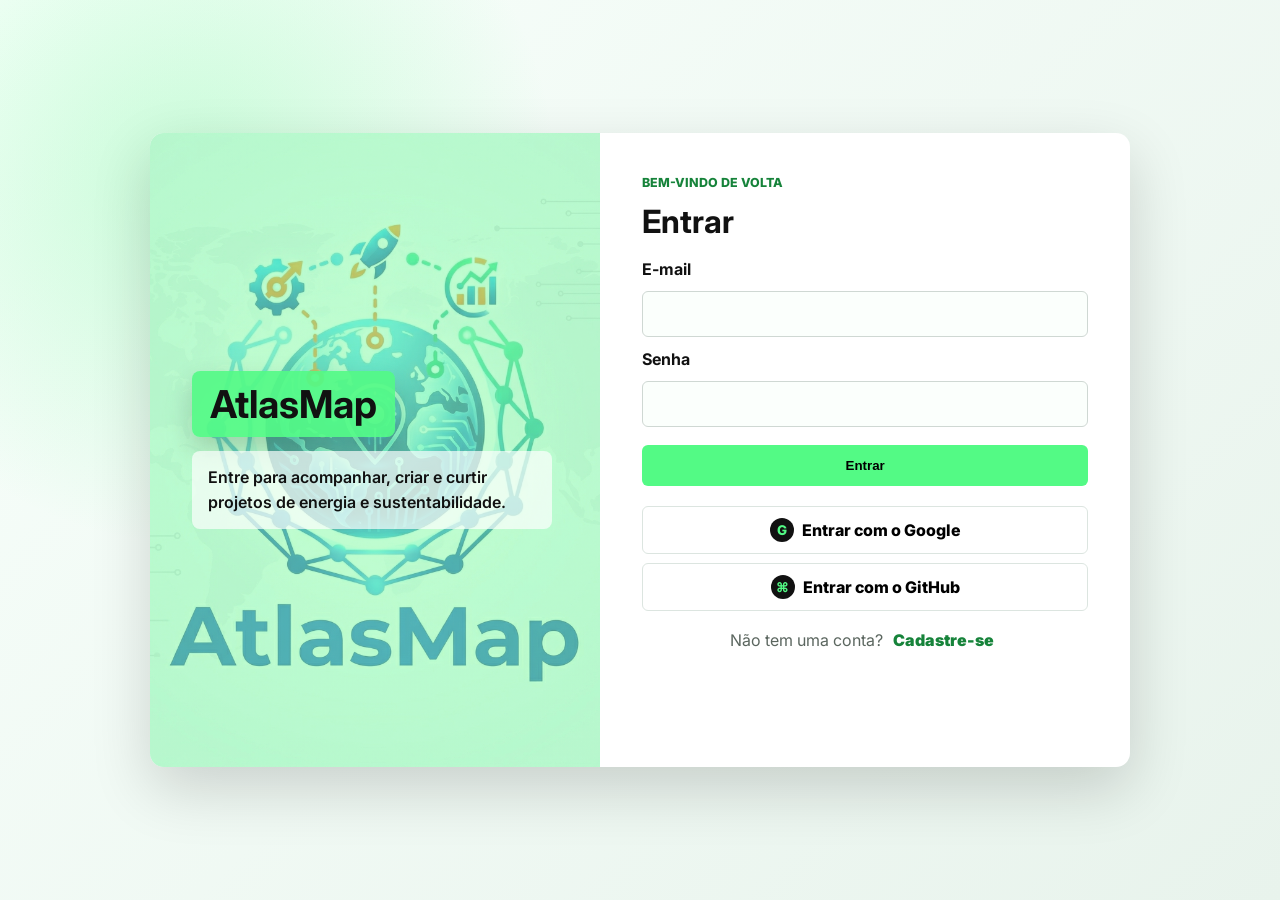
==== Site/login.html @ f1c27184 "Add files via upload" ====
<!DOCTYPE html>
<html lang="pt-BR">
<head>
    <meta charset="UTF-8">
    <meta name="viewport" content="width=device-width, initial-scale=1.0">
    <title>AtlasMap - Login</title>
    <link rel="stylesheet" href="style.css">
    <link rel="preconnect" href="https://fonts.googleapis.com">
    <link rel="preconnect" href="https://fonts.gstatic.com" crossorigin>
    <link href="https://fonts.googleapis.com/css2?family=Inter:wght@400;600;700;800&display=swap" rel="stylesheet">
</head>
<body class="auth-body">
    <main class="auth-shell">
        <section class="auth-brand">
            <h1>AtlasMap</h1>
            <p>Entre para acompanhar, criar e curtir projetos de energia e sustentabilidade.</p>
        </section>

        <section class="auth-card" id="auth-card">
            <div class="auth-panels">
                <form class="auth-form login-form active" id="login-form">
                    <span class="auth-kicker">Bem-vindo de volta</span>
                    <h2>Entrar</h2>

                    <label for="login-email">E-mail</label>
                    <input type="email" id="login-email" required>

                    <label for="login-password">Senha</label>
                    <input type="password" id="login-password" required>

                    <button class="auth-submit" type="submit">Entrar</button>

                    <div class="social-auth">
                        <button type="button"><span>G</span> Entrar com o Google</button>
                        <button type="button"><span>⌘</span> Entrar com o GitHub</button>
                    </div>

                    <p class="auth-switch">Não tem uma conta? <button type="button" id="show-signup">Cadastre-se</button></p>
                </form>

                <form class="auth-form signup-form" id="signup-form">
                    <span class="auth-kicker">Comece agora</span>
                    <h2>Criar conta</h2>

                    <label for="signup-name">Nome Completo</label>
                    <input type="text" id="signup-name" required>

                    <label for="signup-email">E-mail</label>
                    <input type="email" id="signup-email" required>

                    <label for="signup-phone">Número de Telefone</label>
                    <input type="tel" id="signup-phone" required>

                    <label for="signup-password">Senha</label>
                    <input type="password" id="signup-password" required>

                    <button class="auth-submit" type="submit">Cadastrar</button>
                    <p class="auth-switch">Já tem uma conta? <button type="button" id="show-login">Entrar</button></p>
                </form>
            </div>
            <p class="auth-message" id="auth-message" aria-live="polite"></p>
        </section>
    </main>

    <script src="js/scripts.js"></script>
</body>
</html>
---- Site/style.css ----
* {
    box-sizing: border-box;
}

body {
    margin: 0;
    background: #eef2f0;
    color: #111;
    font-family: 'Inter', Arial, sans-serif;
}

.home-bar {
    width: min(1420px, calc(100% - 32px));
    min-height: 92px;
    margin: 16px auto;
    padding: 0 18px 0 0;
    background-color: #53fa85;
    display: flex;
    align-items: center;
    color: #000;
    border-radius: 18px;
    box-shadow: 0 14px 34px rgba(17, 17, 17, 0.12);
}

.logo-top {
    width: 92px;
    height: 92px;
    object-fit: cover;
    border-radius: 18px 48px 48px 18px;
    flex: 0 0 auto;
}

.main-nav {
    flex: 1;
    display: flex;
    align-items: stretch;
    min-height: 92px;
}

.nav-link {
    text-decoration: none;
    color: inherit;
    display: flex;
    justify-content: center;
    align-items: center;
    flex: 1;
    padding: 0 18px;
    font-weight: 800;
    position: relative;
    transition: background-color 0.25s ease, transform 0.25s ease, color 0.25s ease;
}

.nav-link:hover {
    background-color: rgba(255, 255, 255, 0.2);
    color: #12341d;
}

.nav-link + .nav-link::before {
    content: "";
    position: absolute;
    left: 0;
    top: 28%;
    width: 1px;
    height: 44%;
    background: rgba(0, 0, 0, 0.24);
}

.profile-trigger,
.profile-close,
.like-btn {
    border: 0;
    cursor: pointer;
    font: inherit;
}

.profile-trigger {
    width: 48px;
    height: 48px;
    border-radius: 50%;
    display: grid;
    place-items: center;
    background: #111;
    color: #53fa85;
    box-shadow: 0 8px 18px rgba(17, 17, 17, 0.22);
    transition: transform 0.25s ease, background-color 0.25s ease;
}

.profile-trigger:hover {
    transform: translateY(-2px);
    background: #202020;
}

.profile-icon {
    font-size: 20px;
    line-height: 1;
}

.projects-container {
    background-color: #f7f9f8;
    border-radius: 15px;
    padding: 40px;
    max-width: 1400px;
    margin: 20px auto;
}

.projects-grid {
    display: grid;
    grid-template-columns: repeat(auto-fit, minmax(280px, 1fr));
    gap: 25px;
}

.project-card {
    border: 1px solid #ddd;
    border-radius: 10px;
    background: #fff;
    cursor: pointer;
    display: flex;
    flex-direction: column;
    height: 400px;
    transition: transform 0.45s cubic-bezier(0.4, 0, 0.2, 1), box-shadow 0.45s ease, border-color 0.45s ease;
    z-index: 1;
    overflow: hidden;
    transform-origin: right center;
}

.project-card:hover {
    transform: translateY(-5px);
    box-shadow: 0 5px 15px rgba(0, 0, 0, 0.1);
}

.project-card.active {
    position: relative;
    z-index: 20;
    transform: scale(1.08) translateX(-6px);
    box-shadow: 0 15px 35px rgba(0, 0, 0, 0.26);
    border-color: #53fa85;
    height: auto;
    min-height: 450px;
}

.project-card-image {
    width: 100%;
    height: 200px;
    flex-shrink: 0;
}

.project-card-image img {
    width: 100%;
    height: 100%;
    object-fit: cover;
}

.project-card-content {
    position: relative;
    padding: 20px;
    flex-grow: 1;
}

.project-card-content h3 {
    padding-right: 44px;
    margin-top: 0;
}

.like-btn {
    position: absolute;
    top: 16px;
    right: 16px;
    width: 38px;
    height: 38px;
    border-radius: 50%;
    background: #f1f4f2;
    color: #111;
    display: grid;
    place-items: center;
    font-size: 24px;
    line-height: 1;
    transition: transform 0.22s ease, background-color 0.22s ease, color 0.22s ease;
}

.like-btn:hover {
    transform: scale(1.08);
}

.like-btn.liked {
    background: #111;
    color: #53fa85;
}

.project-details {
    max-height: 0;
    opacity: 0;
    transition: max-height 0.4s ease, opacity 0.4s ease, margin-top 0.4s ease;
    overflow: hidden;
}

.project-card.active .project-details {
    max-height: 500px;
    opacity: 1;
    margin-top: 15px;
}

.map-btn,
.save-btn,
.add-project-profile,
.profile-login-btn,
.profile-edit-btn,
.auth-submit {
    background-color: #53fa85;
    border: none;
    border-radius: 6px;
    color: #000;
    cursor: pointer;
    font-weight: 800;
    text-decoration: none;
    transition: transform 0.22s ease, box-shadow 0.22s ease, background-color 0.22s ease;
}

.map-btn {
    display: block;
    text-align: center;
    padding: 11px;
    width: 100%;
    margin-top: 10px;
}

.map-btn:hover,
.save-btn:hover,
.add-project-profile:hover,
.profile-login-btn:hover,
.profile-edit-btn:hover,
.auth-submit:hover {
    transform: translateY(-1px);
    box-shadow: 0 8px 18px rgba(83, 250, 133, 0.32);
}

.add-project-screen {
    display: grid;
    grid-template-rows: 0fr;
    max-width: 720px;
    margin: 20px auto;
    padding: 0 32px;
    opacity: 0;
    transform: translateY(-8px);
    transition: grid-template-rows 0.35s ease, opacity 0.35s ease, transform 0.35s ease, padding 0.35s ease;
}

.add-project-screen.active {
    grid-template-rows: 1fr;
    padding: 32px;
    opacity: 1;
    transform: translateY(0);
}

.add-project-form {
    min-height: 0;
    overflow: hidden;
    display: flex;
    flex-direction: column;
    gap: 12px;
    background-color: #fff;
    border: 1px solid #ddd;
    border-radius: 10px;
    padding: 24px;
}

.add-project-form h2 {
    margin: 0 0 8px;
}

.add-project-form label,
.auth-form label {
    font-weight: 700;
}

.add-project-form input,
.add-project-form textarea,
.auth-form input {
    width: 100%;
    border: 1px solid #cfd8d3;
    border-radius: 6px;
    padding: 12px;
    font: inherit;
    background: #fbfffc;
    transition: border-color 0.2s ease, box-shadow 0.2s ease;
}

.add-project-form input:focus,
.add-project-form textarea:focus,
.auth-form input:focus {
    outline: 0;
    border-color: #53fa85;
    box-shadow: 0 0 0 4px rgba(83, 250, 133, 0.2);
}

.add-project-form textarea {
    resize: vertical;
}

.save-btn {
    padding: 12px;
    margin-top: 8px;
}

.profile-panel {
    position: fixed;
    top: 0;
    right: 0;
    width: min(420px, calc(100% - 28px));
    height: 100vh;
    background: #fff;
    z-index: 1000;
    padding: 26px;
    box-shadow: -20px 0 48px rgba(0, 0, 0, 0.22);
    transform: translateX(105%);
    opacity: 0;
    transition: transform 0.36s ease, opacity 0.36s ease;
    display: flex;
    flex-direction: column;
    gap: 18px;
}

.profile-panel.open {
    transform: translateX(0);
    opacity: 1;
}

.panel-overlay {
    position: fixed;
    inset: 0;
    background: rgba(0, 0, 0, 0.36);
    z-index: 900;
    opacity: 0;
    pointer-events: none;
    transition: opacity 0.3s ease;
}

.panel-overlay.open {
    opacity: 1;
    pointer-events: auto;
}

.profile-panel-header {
    display: flex;
    justify-content: space-between;
    align-items: flex-start;
    gap: 16px;
}

.profile-panel-header h2 {
    margin: 4px 0 0;
}

.profile-kicker,
.auth-kicker {
    color: #16833a;
    font-size: 0.78rem;
    font-weight: 800;
    letter-spacing: 0;
    text-transform: uppercase;
}

.profile-close {
    width: 38px;
    height: 38px;
    border-radius: 50%;
    background: #f1f4f2;
    font-size: 26px;
}

.profile-user-card {
    display: flex;
    gap: 12px;
    align-items: center;
    padding: 14px;
    border-radius: 8px;
    background: #f5f8f6;
}

.profile-avatar {
    width: 48px;
    height: 48px;
    border-radius: 50%;
    background: #53fa85;
    display: grid;
    place-items: center;
    font-weight: 900;
}

.profile-user-card span {
    display: block;
    color: #5b665f;
    font-size: 0.92rem;
}

.profile-login-btn {
    display: inline-flex;
    align-items: center;
    justify-content: center;
    padding: 10px 14px;
    margin-top: 10px;
    font-size: 0.92rem;
}

.profile-tabs {
    display: grid;
    grid-template-columns: 1fr 1fr;
    gap: 8px;
}

.profile-tab {
    border: 1px solid #dbe4df;
    border-radius: 6px;
    background: #fff;
    cursor: pointer;
    font: inherit;
    font-weight: 800;
    padding: 11px 8px;
    transition: background-color 0.22s ease, border-color 0.22s ease;
}

.profile-tab.active {
    background: #53fa85;
    border-color: #53fa85;
}

.profile-section {
    display: none;
    min-height: 0;
}

.profile-section.active {
    display: block;
    animation: fadeUp 0.26s ease both;
}

.profile-list {
    display: grid;
    gap: 10px;
    max-height: 52vh;
    overflow: auto;
    padding-right: 4px;
}

.profile-project {
    border: 1px solid #e0e7e3;
    border-radius: 8px;
    padding: 12px;
    background: #fbfffc;
}

.profile-project strong {
    display: block;
    margin-bottom: 4px;
}

.profile-project span,
.profile-empty {
    color: #5c6860;
    font-size: 0.92rem;
    line-height: 1.45;
}

.profile-project-actions {
    display: flex;
    gap: 8px;
    margin-top: 10px;
}

.profile-edit-btn {
    padding: 8px 12px;
    font-size: 0.86rem;
}

.add-project-profile {
    width: 100%;
    padding: 12px;
    margin-top: 14px;
}

.map-section {
    padding: 24px;
    max-width: 1200px;
    margin: 0 auto;
}

#map {
    width: 100%;
    height: 500px;
    border-radius: 8px;
    box-shadow: 0 4px 10px rgba(0, 0, 0, 0.1);
}

.auth-body {
    min-height: 100vh;
    display: grid;
    place-items: center;
    padding: 28px;
    background:
        radial-gradient(circle at 15% 20%, rgba(83, 250, 133, 0.28), transparent 28%),
        linear-gradient(135deg, #f8fffb 0%, #e8f3ec 100%);
}

.auth-shell {
    width: min(980px, 100%);
    display: grid;
    grid-template-columns: 0.85fr 1fr;
    background: #fff;
    border-radius: 14px;
    overflow: hidden;
    box-shadow: 0 22px 60px rgba(0, 0, 0, 0.16);
}

.auth-brand {
    position: relative;
    isolation: isolate;
    background:
        linear-gradient(rgba(83, 250, 133, 0.46), rgba(83, 250, 133, 0.46)),
        url("IMG/AtlasMap.png") center / cover no-repeat;
    padding: 42px;
    display: flex;
    flex-direction: column;
    justify-content: center;
    overflow: hidden;
}

.auth-brand::before {
    content: "";
    position: absolute;
    inset: 0;
    background: rgba(255, 255, 255, 0.18);
    z-index: -1;
}

.auth-brand img {
    width: 92px;
    height: 92px;
    object-fit: cover;
    border-radius: 18px;
    background: #fff;
    margin-bottom: 22px;
}

.auth-brand h1 {
    align-self: flex-start;
    margin: 0 0 14px;
    padding: 10px 18px;
    border-radius: 8px;
    background: rgba(83, 250, 133, 0.9);
    box-shadow: 0 12px 28px rgba(0, 0, 0, 0.18);
    font-size: 2.4rem;
}

.auth-brand p {
    max-width: 360px;
    margin: 0;
    padding: 14px 16px;
    border-radius: 8px;
    background: rgba(255, 255, 255, 0.68);
    line-height: 1.55;
    font-weight: 600;
}

.auth-card {
    position: relative;
    padding: 42px;
    min-height: 600px;
}

.auth-panels {
    position: relative;
    min-height: 520px;
}

.auth-form {
    position: absolute;
    inset: 0;
    display: flex;
    flex-direction: column;
    gap: 12px;
    opacity: 0;
    pointer-events: none;
    transform: translateX(24px);
    transition: opacity 0.32s ease, transform 0.32s ease;
}

.auth-form.active {
    opacity: 1;
    pointer-events: auto;
    transform: translateX(0);
}

.auth-form h2 {
    margin: 0 0 6px;
    font-size: 2rem;
}

.auth-submit {
    padding: 13px;
    margin-top: 6px;
}

.social-auth {
    display: grid;
    grid-template-columns: 1fr;
    gap: 9px;
    margin-top: 8px;
}

.social-auth button {
    border: 1px solid #dce5e0;
    border-radius: 6px;
    background: #fff;
    cursor: pointer;
    font: inherit;
    font-weight: 800;
    padding: 11px;
    display: flex;
    align-items: center;
    justify-content: center;
    gap: 8px;
}

.social-auth span {
    width: 24px;
    height: 24px;
    border-radius: 50%;
    background: #111;
    color: #53fa85;
    display: grid;
    place-items: center;
    font-size: 0.84rem;
}

.auth-switch {
    margin: 6px 0 0;
    text-align: center;
    color: #5b665f;
}

.auth-switch button {
    border: 0;
    background: transparent;
    color: #16833a;
    cursor: pointer;
    font: inherit;
    font-weight: 900;
}

.auth-message {
    min-height: 22px;
    margin: 8px 0 0;
    color: #16833a;
    font-weight: 800;
    text-align: center;
}

@keyframes fadeUp {
    from {
        opacity: 0;
        transform: translateY(8px);
    }
    to {
        opacity: 1;
        transform: translateY(0);
    }
}

@media (max-width: 760px) {
    .home-bar {
        align-items: stretch;
        min-height: auto;
        padding: 0;
        flex-wrap: wrap;
    }

    .logo-top {
        width: 78px;
        height: 78px;
    }

    .main-nav {
        order: 3;
        width: 100%;
        min-height: auto;
        flex-direction: column;
    }

    .nav-link {
        min-height: 48px;
        border-top: 1px solid rgba(0, 0, 0, 0.14);
    }

    .nav-link + .nav-link::before {
        display: none;
    }

    .profile-trigger {
        margin: 15px 15px 0 auto;
    }

    .projects-container {
        padding: 18px;
        margin: 16px;
    }

    .project-card.active {
        transform: none;
    }

    .auth-shell {
        grid-template-columns: 1fr;
    }

    .auth-brand,
    .auth-card {
        padding: 28px;
    }

    .auth-card {
        min-height: 650px;
    }
}
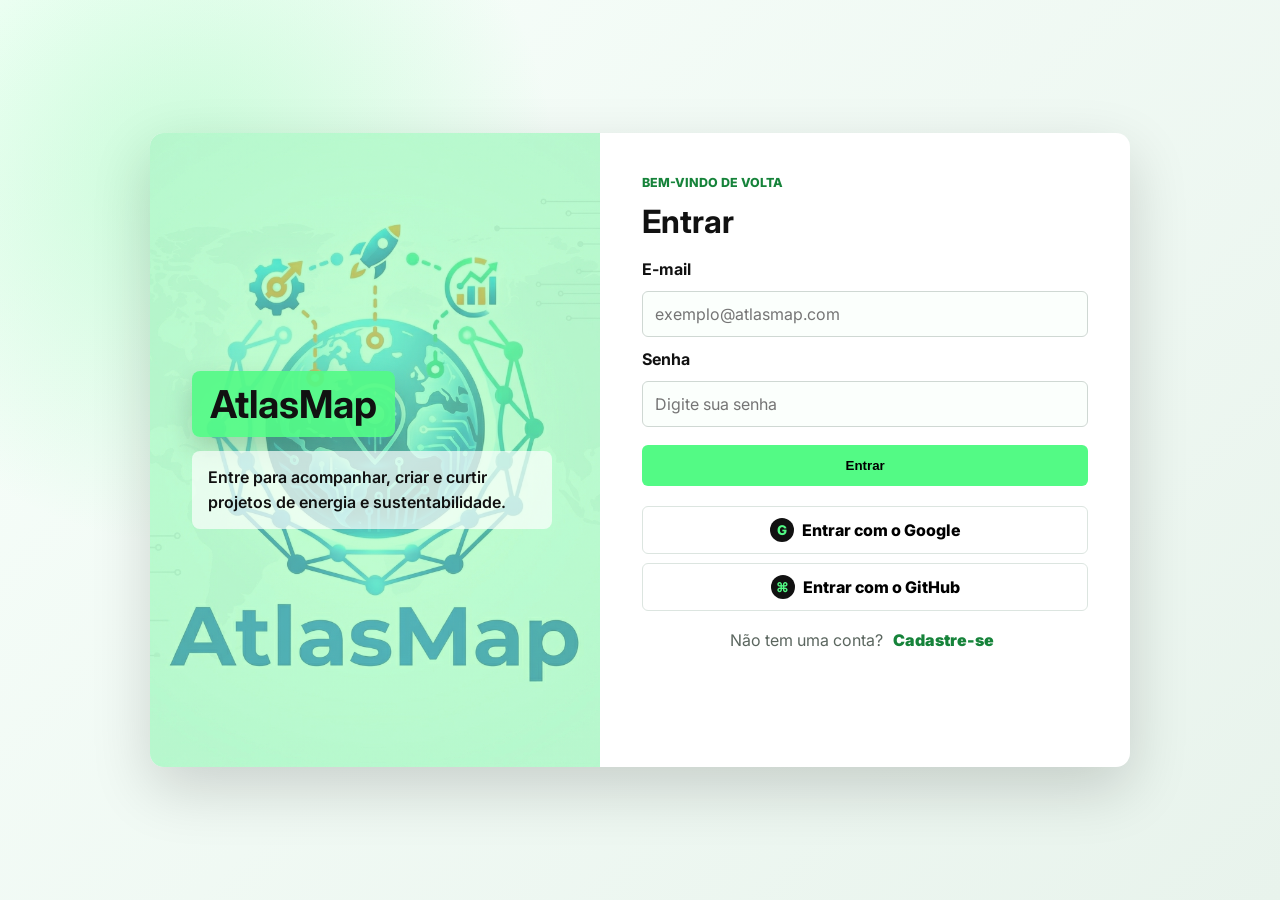
==== commit 0203e7b1: "Add files via upload" ====
--- a/Site/login.html
+++ b/Site/login.html
@@ -23,10 +23,10 @@
                     <h2>Entrar</h2>
 
                     <label for="login-email">E-mail</label>
-                    <input type="email" id="login-email" required>
+                    <input type="email" id="login-email" placeholder="exemplo@atlasmap.com" required>
 
                     <label for="login-password">Senha</label>
-                    <input type="password" id="login-password" required>
+                    <input type="password" id="login-password" placeholder="Digite sua senha" required>
 
                     <button class="auth-submit" type="submit">Entrar</button>
 
@@ -43,16 +43,16 @@
                     <h2>Criar conta</h2>
 
                     <label for="signup-name">Nome Completo</label>
-                    <input type="text" id="signup-name" required>
+                    <input type="text" id="signup-name" placeholder="Seu nome completo" required>
 
                     <label for="signup-email">E-mail</label>
-                    <input type="email" id="signup-email" required>
+                    <input type="email" id="signup-email" placeholder="seuemail@exemplo.com" required>
 
                     <label for="signup-phone">Número de Telefone</label>
-                    <input type="tel" id="signup-phone" required>
+                    <input type="tel" id="signup-phone" placeholder="(15) 99999-9999" required>
 
                     <label for="signup-password">Senha</label>
-                    <input type="password" id="signup-password" required>
+                    <input type="password" id="signup-password" placeholder="Crie uma senha" required>
 
                     <button class="auth-submit" type="submit">Cadastrar</button>
                     <p class="auth-switch">Já tem uma conta? <button type="button" id="show-login">Entrar</button></p>
